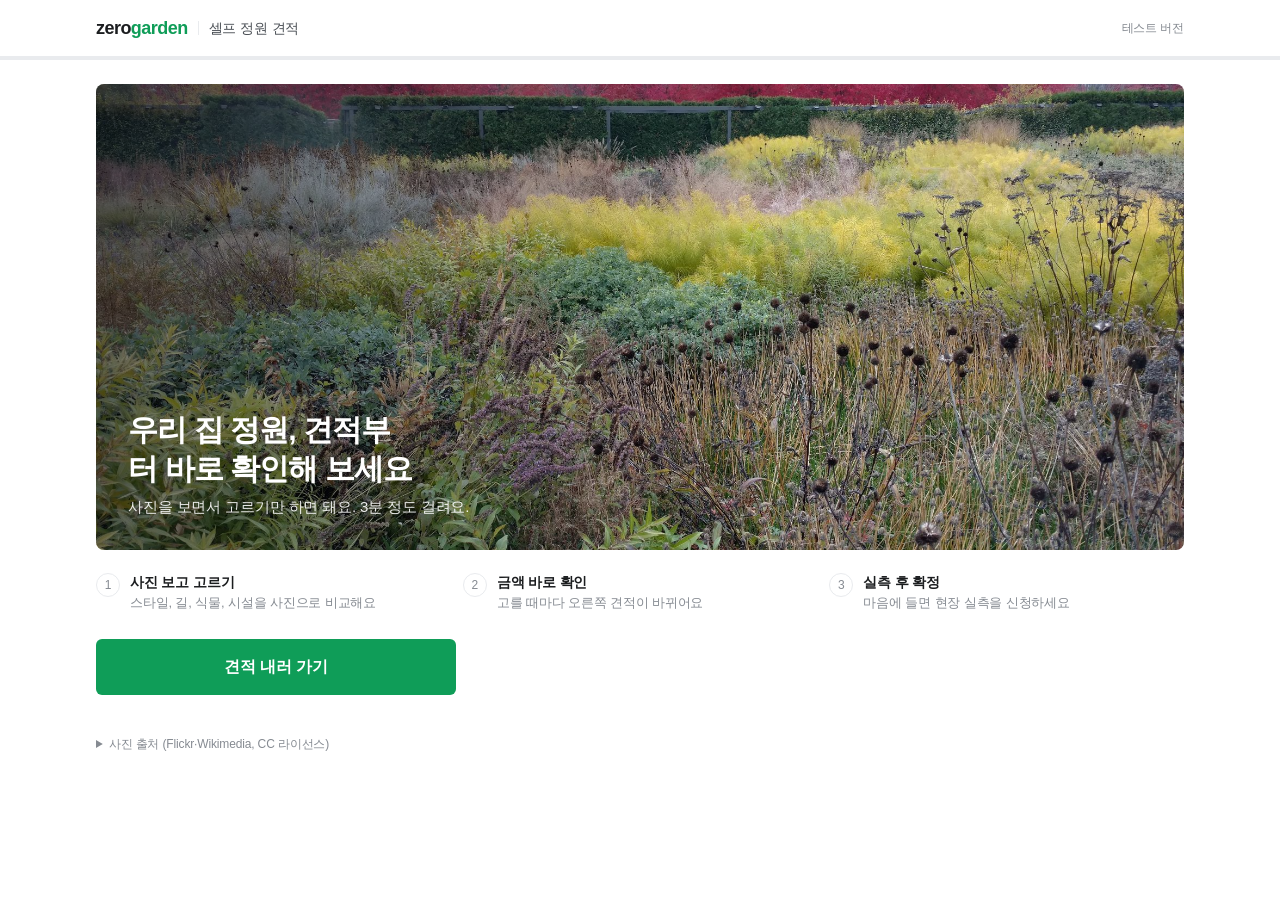
==== estimate/index.html @ 969c72c1 "셀프 정원 견적 테스트 페이지 추가 (estimate/) Co-Authored-By: Claude Opus 5.5 <noreply@anthropic.com>" ====
<!doctype html>
<html lang="ko">
<head>
<meta charset="utf-8">
<meta name="viewport" content="width=device-width,initial-scale=1,viewport-fit=cover">
<style>html{color-scheme:light}body{margin:0;font-size:14px}img{max-width:100%}[hidden]{display:none!important}</style>
<title>제로가드닝 셀프 견적</title>
<meta name="claude:viewport-fit-sides" content="cover">
<style>
/* Layout: 사진 카드 중심의 단계별 선택(왼쪽) + 고정 견적 요약(오른쪽), 모바일은 하단 합계 바 */
:root{
  --bg:#ffffff; --sub:#f5f6f7; --fg:#1b1d1f; --fg2:#4a4f55; --muted:#868b92; --line:#e9ebee;
  --accent:#0f9d58; --accent-fg:#ffffff; --accent-soft:#e7f6ee; --badge:#ff6b35;
  --font:"Pretendard",-apple-system,BlinkMacSystemFont,"Apple SD Gothic Neo","Malgun Gothic","Noto Sans KR",sans-serif;
}
@media (prefers-color-scheme:dark){:root:not([data-theme="light"]){
  --bg:#141517; --sub:#1d1f22; --fg:#eceef0; --fg2:#c3c7cc; --muted:#8d939a; --line:#2c2f33;
  --accent:#34c47c; --accent-fg:#06140c; --accent-soft:#16301f; --badge:#ff8a5c; color-scheme:dark}}
:root[data-theme="dark"]{
  --bg:#141517; --sub:#1d1f22; --fg:#eceef0; --fg2:#c3c7cc; --muted:#8d939a; --line:#2c2f33;
  --accent:#34c47c; --accent-fg:#06140c; --accent-soft:#16301f; --badge:#ff8a5c; color-scheme:dark}

*{box-sizing:border-box}
body{background:var(--bg);color:var(--fg);font-family:var(--font);font-size:15px;line-height:1.5;letter-spacing:-.01em;-webkit-font-smoothing:antialiased}
button,input{font:inherit;color:inherit;letter-spacing:inherit}
:focus-visible{outline:2px solid var(--accent);outline-offset:2px}
img{display:block}
.gut{padding-left:max(16px,env(safe-area-inset-left,0px));padding-right:max(16px,env(safe-area-inset-right,0px))}

/* header */
body::before{content:"";position:fixed;inset:0 0 auto;height:env(safe-area-inset-top,0px);z-index:10;background:var(--bg)}
header{position:sticky;top:env(safe-area-inset-top,0px);z-index:20;background:var(--bg);border-bottom:1px solid var(--line)}
.hd{max-width:1120px;margin:0 auto;height:56px;display:flex;align-items:center;gap:10px}
.logo{font-weight:800;font-size:18px;letter-spacing:-.03em}
.logo b{color:var(--accent)}
.hd .sep{width:1px;height:14px;background:var(--line)}
.hd .ttl{font-size:14px;color:var(--fg2);font-weight:500}
.hd .test{margin-left:auto;font-size:12px;color:var(--muted)}
.bar{height:3px;background:var(--line)}
.bar i{display:block;height:100%;width:0;background:var(--accent);transition:width .35s}

/* intro */
.intro{max-width:1120px;margin:0 auto;padding-block:24px 40px}
.intro-hero{position:relative;border-radius:8px;overflow:hidden;aspect-ratio:21/9;max-width:100%;background:var(--sub)}
.intro-hero img{width:100%;height:100%;object-fit:cover}
.intro-hero::after{content:"";position:absolute;inset:0;background:linear-gradient(90deg,rgba(0,0,0,.55),rgba(0,0,0,0) 65%)}
.intro-copy{position:absolute;left:32px;bottom:32px;right:32px;z-index:1;color:#fff;max-width:440px}
.intro-copy h1{font-size:30px;line-height:1.3;margin:0 0 8px;font-weight:700;letter-spacing:-.03em;text-wrap:balance}
.intro-copy p{margin:0;font-size:15px;opacity:.9}
@media (max-width:640px){.intro-hero{aspect-ratio:4/5}.intro-copy{left:20px;bottom:20px;right:20px}.intro-copy h1{font-size:24px}.intro-hero::after{background:linear-gradient(0deg,rgba(0,0,0,.65),rgba(0,0,0,0) 70%)}}
.how{display:grid;grid-template-columns:repeat(3,minmax(0,1fr));gap:12px;margin:20px 0 24px}
@media (max-width:640px){.how{grid-template-columns:minmax(0,1fr)}}
.how{counter-reset:h}
.how div{counter-increment:h;display:grid;grid-template-columns:auto 1fr;column-gap:10px;padding:2px 0}
.how div::before{content:counter(h);grid-row:span 2;width:22px;height:22px;border-radius:50%;border:1px solid var(--line);color:var(--muted);font-size:12px;display:grid;place-items:center;margin-top:1px}
.how b{font-size:14px;font-weight:600}
.how span{font-size:13px;color:var(--muted)}
.start{display:block;width:100%;max-width:360px;background:var(--accent);color:var(--accent-fg);border:0;border-radius:6px;padding:16px;font-size:16px;font-weight:700;cursor:pointer}

/* main grid */
.wrap{max-width:1120px;margin:0 auto;padding-block:28px 140px;display:grid;grid-template-columns:minmax(0,1fr) 320px;gap:40px;align-items:start}
@media (max-width:920px){.wrap{grid-template-columns:minmax(0,1fr)}.summary{display:none}}

.crumbs{display:flex;flex-wrap:wrap;gap:4px;margin-bottom:20px}
.crumbs button{border:1px solid var(--line);background:var(--bg);border-radius:999px;padding:5px 12px;font-size:13px;color:var(--muted);cursor:pointer}
.crumbs button.on{border-color:var(--fg);color:var(--fg);font-weight:600}
.crumbs button.done{color:var(--accent);border-color:var(--accent-soft);background:var(--accent-soft)}
.crumbs button:disabled{cursor:default;opacity:.55}

.q{font-size:24px;line-height:1.35;font-weight:700;letter-spacing:-.03em;margin:0 0 6px;text-wrap:balance}
.qh{color:var(--fg2);margin:0 0 20px;font-size:15px}
.sub-q{font-size:17px;font-weight:700;margin:36px 0 4px}
.sub-h{font-size:13px;color:var(--muted);margin:0 0 14px}

/* photo cards */
.cards{display:grid;grid-template-columns:repeat(3,minmax(0,1fr));gap:20px 14px}
.cards.c2{grid-template-columns:repeat(2,minmax(0,1fr))}
.cards.c4{grid-template-columns:repeat(4,minmax(0,1fr))}
@media (max-width:640px){.cards,.cards.c4{grid-template-columns:repeat(2,minmax(0,1fr));gap:18px 10px}}
.card{all:unset;box-sizing:border-box;cursor:pointer;display:flex;flex-direction:column;gap:8px;min-width:0}
.card .ph{position:relative;aspect-ratio:4/3;max-width:100%;border-radius:6px;overflow:hidden;background:var(--sub);outline:2px solid transparent;outline-offset:-2px;transition:outline-color .15s}
.card .ph img{width:100%;height:100%;object-fit:cover;transition:transform .4s}
.card:hover .ph img{transform:scale(1.03)}
.card .chk{position:absolute;top:8px;right:8px;width:24px;height:24px;border-radius:50%;background:rgba(0,0,0,.28);border:1.5px solid #fff;display:grid;place-items:center}
.card.multi .chk{border-radius:5px}
.card[aria-pressed="true"] .ph{outline-color:var(--accent)}
.card[aria-pressed="true"] .ph::after{content:"";position:absolute;inset:0;background:rgba(15,157,88,.12)}
.card[aria-pressed="true"] .chk{background:var(--accent);border-color:var(--accent)}
.card[aria-pressed="true"] .chk::after{content:"";width:5px;height:10px;border:solid #fff;border-width:0 2px 2px 0;transform:rotate(45deg) translate(-1px,-1px)}
.card:focus-visible .ph{outline-color:var(--fg)}
.card .tag{position:absolute;left:8px;top:8px;background:var(--badge);color:#fff;font-size:11px;font-weight:700;padding:2px 6px;border-radius:3px}
.card .ref{position:absolute;left:0;right:0;bottom:0;padding:18px 8px 6px;font-size:11px;color:#fff;background:linear-gradient(0deg,rgba(0,0,0,.55),rgba(0,0,0,0));white-space:nowrap;overflow:hidden;text-overflow:ellipsis}
.card .nm{font-size:15px;font-weight:700;line-height:1.35}
.card .nm small{font-weight:400;color:var(--muted);font-size:12px;margin-left:4px}
.card .ds{font-size:13px;color:var(--fg2);line-height:1.45;margin-top:-4px}
.card .pl{font-size:12px;color:var(--muted);margin-top:-4px}
.card .pr{font-size:14px;font-weight:700;font-variant-numeric:tabular-nums}
.card .pr span{font-weight:400;color:var(--muted);font-size:12px}

/* area + path inputs */
.panel{border:1px solid var(--line);border-radius:8px;padding:20px}
.num{display:flex;align-items:baseline;gap:6px;flex-wrap:wrap}
.num input{width:120px;font-size:34px;font-weight:700;border:0;border-bottom:2px solid var(--fg);background:none;padding:0 0 2px;font-variant-numeric:tabular-nums;border-radius:0}
.num input:focus{outline:none;border-color:var(--accent)}
.num .u{font-size:20px;font-weight:700}
.num .cv{color:var(--muted);font-size:14px;margin-left:6px}
input[type=range]{width:100%;accent-color:var(--accent);margin:18px 0 2px}
.scale{display:flex;justify-content:space-between;font-size:12px;color:var(--muted);font-variant-numeric:tabular-nums}
.presets{display:grid;grid-template-columns:repeat(4,minmax(0,1fr));gap:8px;margin-top:18px}
@media (max-width:640px){.presets{grid-template-columns:repeat(2,minmax(0,1fr))}}
.preset{border:1px solid var(--line);background:var(--bg);border-radius:6px;padding:10px 12px;text-align:left;cursor:pointer}
.preset b{display:block;font-size:15px}
.preset span{font-size:12px;color:var(--muted)}
.preset[aria-pressed="true"]{border-color:var(--accent);background:var(--accent-soft)}
.tip{display:flex;gap:10px;align-items:flex-start;background:var(--sub);border-radius:6px;padding:12px 14px;font-size:13px;color:var(--fg2);margin-top:14px}
.tip b{color:var(--fg)}

.widths{display:grid;grid-template-columns:repeat(3,minmax(0,1fr));gap:10px}
.wbtn{border:1px solid var(--line);background:var(--bg);border-radius:6px;padding:14px 12px;text-align:left;cursor:pointer;display:flex;flex-direction:column;gap:8px}
.wbtn[aria-pressed="true"]{border-color:var(--accent);background:var(--accent-soft)}
.wbtn .vis{height:34px;display:flex;align-items:center;justify-content:center;background:repeating-linear-gradient(90deg,var(--line) 0 1px,transparent 1px 10px);border-radius:3px}
.wbtn .vis i{display:block;height:100%;background:var(--muted);opacity:.5;border-radius:2px}
.wbtn[aria-pressed="true"] .vis i{background:var(--accent);opacity:.8}
.wbtn b{font-size:15px}
.wbtn span{font-size:12px;color:var(--muted)}

/* nav */
.nav{display:flex;gap:8px;margin-top:36px}
.btn{border:0;border-radius:6px;padding:15px 24px;font-weight:700;font-size:15px;cursor:pointer}
.btn.pri{background:var(--accent);color:var(--accent-fg);min-width:200px}
.btn.pri:disabled{background:var(--line);color:var(--muted);cursor:not-allowed}
.btn.sec{background:var(--bg);border:1px solid var(--line);color:var(--fg2)}
@media (max-width:920px){.nav .btn.pri{display:none}}

/* summary */
.summary{position:sticky;top:calc(env(safe-area-inset-top,0px) + 80px);border:1px solid var(--line);border-radius:8px;overflow:hidden}
.sm-hd{padding:16px 18px;border-bottom:1px solid var(--line);font-weight:700;font-size:15px;display:flex;justify-content:space-between}
.sm-hd span{font-weight:400;color:var(--muted);font-size:13px}
.sm-list{padding:6px 18px;max-height:46vh;overflow:auto}
.sm-row{display:flex;gap:10px;align-items:center;padding:10px 0;border-bottom:1px solid var(--line)}
.sm-row:last-child{border-bottom:0}
.sm-row img{width:44px;height:44px;border-radius:4px;object-fit:cover;flex:none;background:var(--sub)}
.sm-row .k{flex:1;min-width:0;font-size:13px;font-weight:600;line-height:1.35}
.sm-row .k small{display:block;font-weight:400;color:var(--muted);font-size:12px;white-space:nowrap;overflow:hidden;text-overflow:ellipsis}
.sm-row .v{font-size:13px;font-weight:600;font-variant-numeric:tabular-nums;white-space:nowrap}
.sm-empty{padding:24px 0;color:var(--muted);font-size:13px;text-align:center}
.sm-total{background:var(--sub);padding:16px 18px}
.sm-total .l{font-size:12px;color:var(--muted)}
.sm-total .a{font-size:26px;font-weight:800;letter-spacing:-.03em;font-variant-numeric:tabular-nums}
.sm-total .r{font-size:12px;color:var(--fg2)}

.mbar{display:none;position:fixed;left:0;right:0;bottom:0;z-index:30;background:var(--bg);border-top:1px solid var(--line);padding-top:10px;padding-bottom:calc(10px + env(safe-area-inset-bottom,0px))}
@media (max-width:920px){.mbar.show{display:flex;align-items:center;gap:12px}}
.mbar .t{flex:1;min-width:0}
.mbar .t small{display:block;font-size:12px;color:var(--muted)}
.mbar .t b{font-size:20px;font-weight:800;font-variant-numeric:tabular-nums;letter-spacing:-.03em}
.mbar .btn{padding:14px 22px;min-width:120px}

/* result */
.receipt{border:1px solid var(--line);border-radius:8px;overflow:hidden}
.rc-row{display:flex;gap:14px;align-items:center;padding:14px 18px;border-bottom:1px solid var(--line)}
.rc-row img{width:64px;height:64px;border-radius:4px;object-fit:cover;flex:none;background:var(--sub)}
.rc-row .noimg{width:64px;height:64px;border-radius:4px;flex:none;background:var(--sub);display:grid;place-items:center;font-size:11px;color:var(--muted)}
.rc-row .k{flex:1;min-width:0}
.rc-row .k b{display:block;font-size:15px}
.rc-row .k small{font-size:13px;color:var(--muted)}
.rc-row .v{font-weight:700;font-variant-numeric:tabular-nums;white-space:nowrap}
.rc-sum{display:flex;justify-content:space-between;align-items:baseline;padding:18px;background:var(--sub);flex-wrap:wrap;gap:6px}
.rc-sum b{font-size:28px;font-weight:800;letter-spacing:-.03em;font-variant-numeric:tabular-nums}
.notes{font-size:13px;color:var(--fg2);margin:14px 0 0;padding-left:18px}
.notes li+li{margin-top:4px}
form{display:grid;gap:12px;max-width:480px}
form label{font-size:13px;font-weight:600;display:grid;gap:6px}
form input{border:1px solid var(--line);border-radius:6px;padding:13px 14px;background:var(--bg);font-weight:400}
form input:focus{outline:none;border-color:var(--accent)}
.done-msg{background:var(--accent-soft);border-radius:6px;padding:14px 16px;font-size:14px;margin-top:12px}

footer{max-width:1120px;margin:0 auto;padding-block:0 120px;font-size:12px;color:var(--muted)}
footer summary{cursor:pointer}
footer ul{padding-left:18px;margin:8px 0 0}
@media (prefers-reduced-motion:reduce){*{transition:none!important}}
</style>
</head>
<body>


<header>
  <div class="hd gut">
    <span class="logo">zero<b>garden</b></span><span class="sep"></span><span class="ttl">셀프 정원 견적</span>
    <span class="test">테스트 버전</span>
  </div>
  <div class="bar"><i id="bar"></i></div>
</header>

<section class="intro gut" id="intro">
  <div class="intro-hero">
    <img src="img/hero.jpg" alt="그라스와 여러해살이풀이 어우러진 자연주의 정원, 시카고 루리 가든">
    <div class="intro-copy">
      <h1>우리 집 정원, 견적부터 바로 확인해 보세요</h1>
      <p>사진을 보면서 고르기만 하면 돼요. 3분 정도 걸려요.</p>
    </div>
  </div>
  <div class="how" aria-label="진행 순서">
    <div><b>사진 보고 고르기</b><span>스타일, 길, 식물, 시설을 사진으로 비교해요</span></div>
    <div><b>금액 바로 확인</b><span>고를 때마다 오른쪽 견적이 바뀌어요</span></div>
    <div><b>실측 후 확정</b><span>마음에 들면 현장 실측을 신청하세요</span></div>
  </div>
  <button class="start" id="start" type="button">견적 내러 가기</button>
</section>

<div class="wrap gut" id="app" hidden>
  <main>
    <nav class="crumbs" id="crumbs" aria-label="단계"></nav>
    <section id="stage"></section>
    <div class="nav">
      <button class="btn sec" id="prev" type="button">이전</button>
      <button class="btn pri" id="next" type="button">다음</button>
    </div>
  </main>
  <aside class="summary" aria-label="견적 요약">
    <div class="sm-hd">내 정원 견적 <span id="sm-count"></span></div>
    <div class="sm-list" id="sm-list"></div>
    <div class="sm-total">
      <div class="l">예상 합계 · 부가세 별도</div>
      <div class="a" id="total">0원</div>
      <div class="r" id="range"></div>
    </div>
  </aside>
</div>

<footer class="gut">
  <details><summary>사진 출처 (Flickr·Wikimedia, CC 라이선스)</summary><ul id="credits"></ul></details>
</footer>

<div class="mbar gut" id="mbar">
  <div class="t"><small>예상 합계 · 부가세 별도</small><b id="mtotal">0원</b></div>
  <button class="btn pri" id="mnext" type="button">다음</button>
</div>

<script>
const CREDITS={"hero": "Lurie Garden IMG 20181101 152936297.jpg / NewtonCourt / CC BY-SA 4.0", "st_natural": "RHS Wisley - Piet Oudolf Landscape Garden - geogra / Colin Smith / CC BY-SA 2.0", "st_japanese": "Adachi Dry Landscape / campra / CC BY-NC-ND", "st_modern": "Chelsea flower show gardens / Rictor Norton & David Allen / CC BY", "st_cottage": "Great Dixter Gardens, Sussex, England (1 of 23) |  / ukgardenphotos / CC BY-NC-ND", "st_korean": "Soswaewon, a traditional garden, Korea(The traces  / Michael@0730 / CC BY-ND", "st_med": "A corner of my garden 6feb11 / Monica Arellano-Ongpin / CC BY", "st_dry": "Dry Gardens in England (3 of 21) | Beth Chatto Gar / ukgardenphotos / CC BY-NC-ND", "st_formal": "Château de Villandry Gardens / geoftheref / CC BY-NC-ND", "st_woodland": "digitalis in the , woodland garden / Kew on Flickr / CC BY-NC-SA", "st_kitchen": "Villandry Gardens A 2nd Wide Angle View / bestfor / richard / CC BY-NC-ND", "path_yes": "English Herbaceous Borders | Gardens at RHS Wisley / ukgardenphotos / CC BY-NC-ND", "path_no": "Watering the backyard lawn, dappled sunlight, hose / Wonderlane / CC BY", "m_masato": "matt-ross-capitola-2 / CountryMouse13 / CC BY", "m_gravel": "Square Trees / SFB579 Namaste / CC BY", "m_step": "The Landscape of my Life / Ronald Douglas Frazier / CC BY", "m_basalt": "Stepping stones / Maria Keays / CC BY", "m_granite": "Contemporary Backyard Water Feature by Architectur / Landscape Design Advisor / CC BY-ND", "m_deck": "Autumn Plants / wwarby / CC BY", "p_min": "Watering the backyard lawn, dappled sunlight, hose / Wonderlane / CC BY", "p_basic": "Circular Driveway Design by Paul Marcial Landscape / Landscape Design Advisor / CC BY-ND", "p_rich": "reading in the garden, / David McSpadden / CC BY", "p_full": "digitalis in the , woodland garden / Kew on Flickr / CC BY-NC-SA", "t_pine": "Changdeokgung Huwon 11 / travel oriented / CC BY-SA", "t_maple": "maple / kloniwotski / CC BY", "t_olive": "Olivo secolare - secular olive tree / Renzo Ferrante / CC BY", "t_serv": "Kousa dogwood, Harvard Yard / Muffet / CC BY", "x_light": "Golfing at Dusk on the Lighted Course / Trey Ratcliff / CC BY-NC-SA", "x_water": "Drip irrigation / JobyOne / CC BY", "x_deck": "MLS Backyard deck / Insight Imaging: John A Ryan Photography / CC BY-NC-SA", "x_pergola": "004 Pergola Gardens, Hampstead Heath - 15 lensbaby / philhearing / CC BY", "x_tap": "One for the lawn / khairilfz / CC BY-NC-ND", "x_edge": "strolling the Central Park Conservancy gardens / David McSpadden / CC BY"};
// ---- 테스트용 단가표 (원) ----
const STYLES=[
  {id:'natural',ref:'RHS 위즐리 · 피트 아우돌프 설계',img:'st_natural',name:'자연주의 정원',en:'Naturalistic',desc:'그라스와 여러해살이풀을 들판처럼 섞어 심어요',plants:'수크령 · 에키네시아 · 억새',unit:240000,hot:true},
  {id:'japanese',ref:'일본 아다치 미술관 정원',img:'st_japanese',name:'재패니즈 가든',en:'Japanese',desc:'단풍, 이끼, 연못과 돌로 고요하게',plants:'단풍나무 · 이끼 · 철쭉',unit:300000},
  {id:'modern',ref:'첼시 플라워쇼 출품 정원',img:'st_modern',name:'모던 정원',en:'Modern',desc:'직선 화단과 판석, 절제된 식재',plants:'그라스 · 회양목 · 자작나무',unit:220000,hot:true},
  {id:'cottage',ref:'영국 그레이트 딕스터',img:'st_cottage',name:'코티지 정원',en:'Cottage',desc:'꽃이 가득한 영국 시골집 느낌',plants:'장미 · 디기탈리스 · 라벤더',unit:240000},
  {id:'korean',ref:'담양 소쇄원',img:'st_korean',name:'한국 전통 정원',en:'Korean',desc:'소나무와 자연석, 여백을 살린 구성',plants:'소나무 · 배롱나무 · 맥문동',unit:320000},
  {id:'med',ref:'이탈리아 토스카나 주택 정원',img:'st_med',name:'지중해 정원',en:'Mediterranean',desc:'올리브와 라벤더, 밝은 돌과 화분',plants:'올리브 · 라벤더 · 로즈마리',unit:230000},
  {id:'dry',ref:'영국 베스 채토 자갈 정원',img:'st_dry',name:'드라이 가든',en:'Dry · Gravel',desc:'자갈 위에 가뭄에 강한 식물, 물 주기 거의 없음',plants:'세덤 · 유카 · 블루페스큐',unit:180000},
  {id:'formal',ref:'프랑스 빌랑드리 성',img:'st_formal',name:'포멀 정원',en:'Formal',desc:'좌우 대칭, 다듬은 생울타리와 토피어리',plants:'회양목 · 주목 · 장미',unit:260000},
  {id:'woodland',ref:'영국 큐 가든 우드랜드',img:'st_woodland',name:'그늘 정원',en:'Woodland',desc:'큰 나무 아래, 볕이 적은 마당에 맞춰요',plants:'호스타 · 고사리 · 비비추',unit:200000},
  {id:'kitchen',ref:'빌랑드리 성 채소 정원(포타제)',img:'st_kitchen',name:'키친가든',en:'Kitchen',desc:'텃밭 상자와 허브, 작은 과실수',plants:'블루베리 · 허브 · 쌈채소',unit:150000},
];
const PRESETS=[{a:10,t:'타운하우스 마당'},{a:30,t:'전원주택 앞마당'},{a:50,t:'넓은 단독주택'},{a:100,t:'세컨하우스·농가'}];
const WIDTHS=[{w:0.6,d:'혼자 걷는 폭'},{w:0.9,d:'가장 많이 해요'},{w:1.2,d:'둘이 나란히'}];
const MATS=[
  {id:'masato',img:'m_masato',name:'마사토 다짐',desc:'흙길처럼 자연스러움, 비 온 뒤 보수 필요',m2:40000},
  {id:'gravel',img:'m_gravel',name:'쇄석 · 자갈',desc:'배수가 좋고 밟으면 사각 소리',m2:55000},
  {id:'step',img:'m_step',name:'디딤석',desc:'잔디나 바크 위에 징검다리처럼',m2:90000},
  {id:'basalt',img:'m_basalt',name:'현무암 판석',desc:'짙은 회색, 잘 미끄러지지 않음',m2:140000},
  {id:'granite',img:'m_granite',name:'화강석 판석',desc:'밝고 반듯한 마감',m2:160000},
  {id:'deck',img:'m_deck',name:'목재 데크길',desc:'신발 젖을 일 없이 깔끔함',m2:220000},
];
const PLANTS=[
  {id:'min',img:'p_min',name:'최소',desc:'잔디 위주, 화단은 한두 곳',py:0},
  {id:'basic',img:'p_basic',name:'기본',desc:'관목과 꽃을 테두리 위주로',py:50000},
  {id:'rich',img:'p_rich',name:'풍성하게',desc:'계절마다 꽃이 바뀌도록 빽빽하게',py:100000},
  {id:'full',img:'p_full',name:'숲처럼',desc:'큰 나무부터 지피식물까지 층층이',py:180000},
];
const TREES=[
  {id:'pine',img:'t_pine',name:'소나무',size:'H3.0m',price:3200000},
  {id:'maple',img:'t_maple',name:'단풍나무',size:'H2.5m',price:1400000},
  {id:'olive',img:'t_olive',name:'올리브나무',size:'H1.8m',price:850000},
  {id:'serv',img:'t_serv',name:'산딸나무',size:'H2.5m',price:950000},
];
const EXTRAS=[
  {id:'light',img:'x_light',name:'정원 조명',desc:'바닥·스파이크 조명 6~8개',price:1800000},
  {id:'water',img:'x_water',name:'자동 관수',desc:'점적 호스와 타이머',price:2500000},
  {id:'deck',img:'x_deck',name:'데크 4평',desc:'합성목, 기초 공사 포함',price:4800000},
  {id:'pergola',img:'x_pergola',name:'파고라',desc:'3×3m 알루미늄',price:6500000},
  {id:'tap',img:'x_tap',name:'외부 수전',desc:'동파방지형 1곳',price:600000},
  {id:'edge',img:'x_edge',name:'화단 경계석',desc:'20m 기준',price:1200000},
];
const PY=3.3058;
const S={style:null,area:30,path:null,len:15,width:0.9,mat:null,plant:null,trees:new Set(),extras:new Set()};
const STEPS=[
  {key:'style',nav:'스타일',ok:()=>!!S.style},
  {key:'area',nav:'면적',ok:()=>S.area>=5},
  {key:'path',nav:'동선',ok:()=>!!S.path&&(S.path==='no'||S.len>0)},
  {key:'mat',nav:'길 소재',ok:()=>!!S.mat,skip:()=>S.path==='no'},
  {key:'plant',nav:'식재',ok:()=>!!S.plant},
  {key:'extra',nav:'추가 시설',ok:()=>true},
  {key:'result',nav:'견적서',ok:()=>true},
];
let cur=0;
const $=id=>document.getElementById(id);
const find=(a,id)=>a.find(x=>x.id===id);
const won=n=>{const m=Math.round(n/10000);if(m>=10000){const e=Math.floor(m/10000),r=m%10000;return e+'억'+(r?' '+r.toLocaleString()+'만':'')+' 원'}return m.toLocaleString()+'만 원'};
const img=k=>`img/${k}.jpg`;

function calc(){
  const L=[],st=find(STYLES,S.style);
  if(st)L.push({img:st.img,k:st.name+' 기본 조성',d:`${S.area}평 × 평당 ${st.unit/10000}만 원`,v:st.unit*S.area});
  if(S.path==='yes'){const m=find(MATS,S.mat),a=+(S.len*S.width).toFixed(1);if(m)L.push({img:m.img,k:'동선 · '+m.name,d:`${S.len}m × 폭 ${S.width}m = ${a}㎡`,v:Math.round(m.m2*a)})}
  const p=find(PLANTS,S.plant);if(p)L.push({img:p.img,k:'식재 · '+p.name,d:p.py?`${S.area}평 × 평당 ${p.py/10000}만 원`:'기본 조성에 포함',v:p.py*S.area});
  S.trees.forEach(id=>{const t=find(TREES,id);L.push({img:t.img,k:t.name+' '+t.size,d:'운반·식재·지주 포함',v:t.price})});
  S.extras.forEach(id=>{const e=find(EXTRAS,id);L.push({img:e.img,k:e.name,d:e.desc,v:e.price})});
  const sub=L.reduce((a,b)=>a+b.v,0);
  if(sub>0)L.push({img:null,k:'설계 · 현장관리비',d:'공사비의 8%, 최소 50만 원',v:Math.max(500000,Math.round(sub*.08))});
  return{L,total:L.reduce((a,b)=>a+b.v,0)};
}

function card(o){
  return `<button type="button" class="card${o.multi?' multi':''}" data-id="${o.id}" aria-pressed="${!!o.on}">
    <div class="ph"><img src="${img(o.img)}" alt="${o.name}" loading="lazy">${o.hot?'<span class="tag">인기</span>':''}${o.ref?`<span class="ref">${o.ref}</span>`:''}<i class="chk" aria-hidden="true"></i></div>
    <div class="nm">${o.name}${o.en?`<small>${o.en}</small>`:''}</div>
    ${o.desc?`<div class="ds">${o.desc}</div>`:''}
    ${o.plants?`<div class="pl">${o.plants}</div>`:''}
    ${o.price?`<div class="pr">${o.price}</div>`:''}</button>`;
}

function render(){
  const step=STEPS[cur],vis=STEPS.filter(s=>!(s.skip&&s.skip())),idx=vis.indexOf(step);
  $('bar').style.width=((idx+1)/vis.length*100)+'%';
  $('crumbs').innerHTML=vis.map((s,i)=>{const reach=i<=idx||vis.slice(0,i).every(x=>x.ok());
    return `<button type="button" data-k="${s.key}" class="${s===step?'on':i<idx?'done':''}" ${reach?'':'disabled'}>${s.nav}</button>`}).join('');
  let h='';
  if(step.key==='style')h=`<h1 class="q">어떤 정원을 원하세요?</h1><p class="qh">각 스타일을 대표하는 실제 정원 사진이에요. 가장 끌리는 걸 하나 골라 주세요. 상담하면서 섞어도 괜찮아요.</p>
    <div class="cards" id="g">${STYLES.map(s=>card({...s,price:`평당 ${s.unit/10000}만 원~`,on:S.style===s.id})).join('')}</div>`;
  if(step.key==='area')h=`<h1 class="q">정원 면적은 어느 정도인가요?</h1><p class="qh">건물과 주차 공간을 뺀, 실제로 꾸밀 땅의 넓이예요. 대략이어도 괜찮아요.</p>
    <div class="panel"><div class="num"><input type="number" id="area-n" min="5" max="300" value="${S.area}" aria-label="면적(평)"><span class="u">평</span><span class="cv" id="area-m">약 ${Math.round(S.area*PY)}㎡</span></div>
    <input type="range" id="area-r" min="5" max="200" value="${Math.min(S.area,200)}" aria-label="면적 조절">
    <div class="scale"><span>5평</span><span>100평</span><span>200평</span></div>
    <div class="presets">${PRESETS.map(p=>`<button type="button" class="preset" data-a="${p.a}" aria-pressed="${S.area===p.a}"><b>${p.a}평</b><span>${p.t}</span></button>`).join('')}</div>
    <div class="tip"><span><b>감이 안 오면</b> 주차 한 칸이 약 4평(12.5㎡)이에요. 마당에 차가 몇 대 들어갈지 떠올려 보세요.</span></div></div>`;
  if(step.key==='path'){const a=+(S.len*S.width).toFixed(1);
    h=`<h1 class="q">정원 안에 걸어 다닐 길이 필요한가요?</h1><p class="qh">현관에서 대문까지, 데크에서 텃밭까지처럼 자주 오가는 길이에요.</p>
    <div class="cards c2" id="g">${card({id:'yes',img:'path_yes',name:'네, 길을 만들어 주세요',desc:'길이와 폭을 정하고 소재를 골라요',on:S.path==='yes'})}${card({id:'no',img:'path_no',name:'아니요, 필요 없어요',desc:'잔디와 화단으로만 채워요',on:S.path==='no'})}</div>
    ${S.path==='yes'?`<h2 class="sub-q">길 전체 길이</h2><p class="sub-h">여러 갈래라면 모두 더한 길이로 적어 주세요.</p>
    <div class="panel"><div class="num"><input type="number" id="len-n" min="1" max="100" value="${S.len}" aria-label="동선 길이(m)"><span class="u">m</span><span class="cv" id="len-a">길 면적 약 ${a}㎡</span></div>
    <input type="range" id="len-r" min="1" max="60" value="${Math.min(S.len,60)}" aria-label="길이 조절"><div class="scale"><span>1m</span><span>30m</span><span>60m</span></div></div>
    <h2 class="sub-q">길 폭</h2><p class="sub-h">회색 칸 한 줄이 10cm예요.</p>
    <div class="widths" id="w">${WIDTHS.map(w=>`<button type="button" class="wbtn" data-w="${w.w}" aria-pressed="${S.width===w.w}"><div class="vis"><i style="width:${w.w/1.2*100}%"></i></div><b>${w.w}m</b><span>${w.d}</span></button>`).join('')}</div>`:''}`}
  if(step.key==='mat'){const a=+(S.len*S.width).toFixed(1);
    h=`<h1 class="q">길은 어떤 소재로 깔까요?</h1><p class="qh">${S.len}m × 폭 ${S.width}m, 약 ${a}㎡ 기준으로 계산했어요.</p>
    <div class="cards" id="g">${MATS.map(m=>card({...m,price:`${won(m.m2*a)} <span>· ㎡당 ${m.m2/10000}만</span>`,on:S.mat===m.id})).join('')}</div>`}
  if(step.key==='plant')h=`<h1 class="q">식물은 얼마나 심을까요?</h1><p class="qh">많이 심을수록 처음부터 꽉 찬 느낌이 나요. 대신 비용과 관리가 늘어요.</p>
    <div class="cards c4" id="g">${PLANTS.map(p=>card({...p,price:p.py?`+${won(p.py*S.area)} <span>· 평당 ${p.py/10000}만</span>`:'추가 비용 없음',on:S.plant===p.id})).join('')}</div>
    <h2 class="sub-q">상징목도 넣을까요?</h2><p class="sub-h">정원의 중심이 되는 큰 나무예요. 여러 그루 골라도 돼요.</p>
    <div class="cards c4" id="g2">${TREES.map(t=>card({...t,desc:t.size+' 기준',price:won(t.price),on:S.trees.has(t.id),multi:true})).join('')}</div>`;
  if(step.key==='extra')h=`<h1 class="q">같이 하고 싶은 시설이 있나요?</h1><p class="qh">여러 개 골라도 되고, 없으면 그냥 넘어가세요.</p>
    <div class="cards" id="g">${EXTRAS.map(e=>card({...e,price:won(e.price),on:S.extras.has(e.id),multi:true})).join('')}</div>`;
  if(step.key==='result'){const{L,total}=calc();
    h=`<h1 class="q">예상 견적이 나왔어요</h1><p class="qh">현장 상태에 따라 15% 안팎으로 달라질 수 있어요. 실측 후 확정 견적을 드려요.</p>
    <div class="receipt">${L.map(l=>`<div class="rc-row">${l.img?`<img src="${img(l.img)}" alt="">`:'<div class="noimg">설계</div>'}<div class="k"><b>${l.k}</b><small>${l.d}</small></div><div class="v">${won(l.v)}</div></div>`).join('')}
    <div class="rc-sum"><span>합계 · 부가세 별도</span><b>${won(total)}</b></div></div>
    <ul class="notes"><li>기존 조경 철거, 폐기물 처리, 장비가 들어가기 어려운 현장은 따로 계산해요.</li><li>나무 가격은 계절과 수형에 따라 달라져요.</li><li>테스트용 단가라 실제 견적과 달라요.</li></ul>
    <h2 class="sub-q">실측 상담 신청</h2><p class="sub-h">이 견적서를 가지고 현장에 방문해요.</p>
    <form id="lead"><label for="nm">이름<input id="nm" required autocomplete="name" placeholder="홍길동"></label>
    <label for="ph">연락처<input id="ph" required inputmode="tel" placeholder="010-0000-0000"></label>
    <label for="ad">시공 지역<input id="ad" placeholder="예: 경기 양평군 서종면"></label>
    <button class="btn pri" type="submit" style="display:block;width:100%">이 견적으로 상담 신청</button></form><div id="sent"></div>`}
  $('stage').innerHTML=h; bind(step.key); updateNav(); updateSummary();
}

function bind(k){
  const st=$('stage'),on=(sel,fn)=>st.querySelectorAll(sel).forEach(b=>b.onclick=()=>fn(b));
  const tog=(set,id)=>set.has(id)?set.delete(id):set.add(id);
  if(k==='style')on('#g .card',b=>{S.style=b.dataset.id;render()});
  if(k==='mat')on('#g .card',b=>{S.mat=b.dataset.id;render()});
  if(k==='plant'){on('#g .card',b=>{S.plant=b.dataset.id;render()});on('#g2 .card',b=>{tog(S.trees,b.dataset.id);render()})}
  if(k==='extra')on('#g .card',b=>{tog(S.extras,b.dataset.id);render()});
  if(k==='area'){const n=$('area-n'),r=$('area-r');
    const set=v=>{S.area=Math.max(0,Math.round(+v||0));n.value=S.area;r.value=Math.min(S.area,200);$('area-m').textContent=`약 ${Math.round(S.area*PY)}㎡`;
      st.querySelectorAll('.preset').forEach(c=>c.setAttribute('aria-pressed',+c.dataset.a===S.area));updateNav();updateSummary()};
    n.oninput=()=>set(n.value);r.oninput=()=>set(r.value);on('.preset',c=>set(c.dataset.a))}
  if(k==='path'){on('#g .card',b=>{S.path=b.dataset.id;render()});on('.wbtn',b=>{S.width=+b.dataset.w;render()});
    const n=$('len-n'),r=$('len-r');if(n){const set=v=>{S.len=Math.max(0,Math.round(+v||0));n.value=S.len;r.value=Math.min(S.len,60);$('len-a').textContent=`길 면적 약 ${+(S.len*S.width).toFixed(1)}㎡`;updateNav();updateSummary()};
      n.oninput=()=>set(n.value);r.oninput=()=>set(r.value)}}
  if(k==='result')$('lead').onsubmit=e=>{e.preventDefault();$('sent').innerHTML=`<p class="done-msg">${$('nm').value}님, 신청 내용을 받았어요. 테스트 페이지라 실제로 전송되지는 않아요.</p>`};
}

function go(i){cur=i;render();window.scrollTo({top:0})}
function move(d){let i=cur+d;while(STEPS[i]&&STEPS[i].skip&&STEPS[i].skip())i+=d;if(STEPS[i])go(i)}
function updateNav(){const s=STEPS[cur],last=s.key==='result',lbl=s.key==='extra'?'견적서 보기':'다음';
  ['next','mnext'].forEach(id=>{const b=$(id);b.disabled=!s.ok();b.textContent=lbl;b.hidden=last});
  $('prev').hidden=cur===0}
function updateSummary(){const{L,total}=calc();
  $('sm-count').textContent=L.length?`${L.length}개 항목`:'';
  $('sm-list').innerHTML=L.length?L.map(l=>`<div class="sm-row">${l.img?`<img src="${img(l.img)}" alt="">`:'<img alt="" style="visibility:hidden">'}<div class="k">${l.k}<small>${l.d}</small></div><div class="v">${won(l.v)}</div></div>`).join(''):'<div class="sm-empty">사진을 고르면 여기에 금액이 쌓여요</div>';
  $('total').textContent=won(total);$('mtotal').textContent=won(total);
  $('range').textContent=total?`${won(total*.85)} ~ ${won(total*1.15)}`:''}

$('start').onclick=()=>{$('intro').hidden=true;$('app').hidden=false;$('mbar').classList.add('show');go(0)};
$('next').onclick=$('mnext').onclick=()=>move(1);
$('prev').onclick=()=>move(-1);
$('crumbs').onclick=e=>{const b=e.target.closest('button[data-k]');if(b&&!b.disabled)go(STEPS.findIndex(s=>s.key===b.dataset.k))};
$('credits').innerHTML=Object.entries(CREDITS).map(([k,v])=>`<li>${v}</li>`).join('');
</script>

</body>
</html>
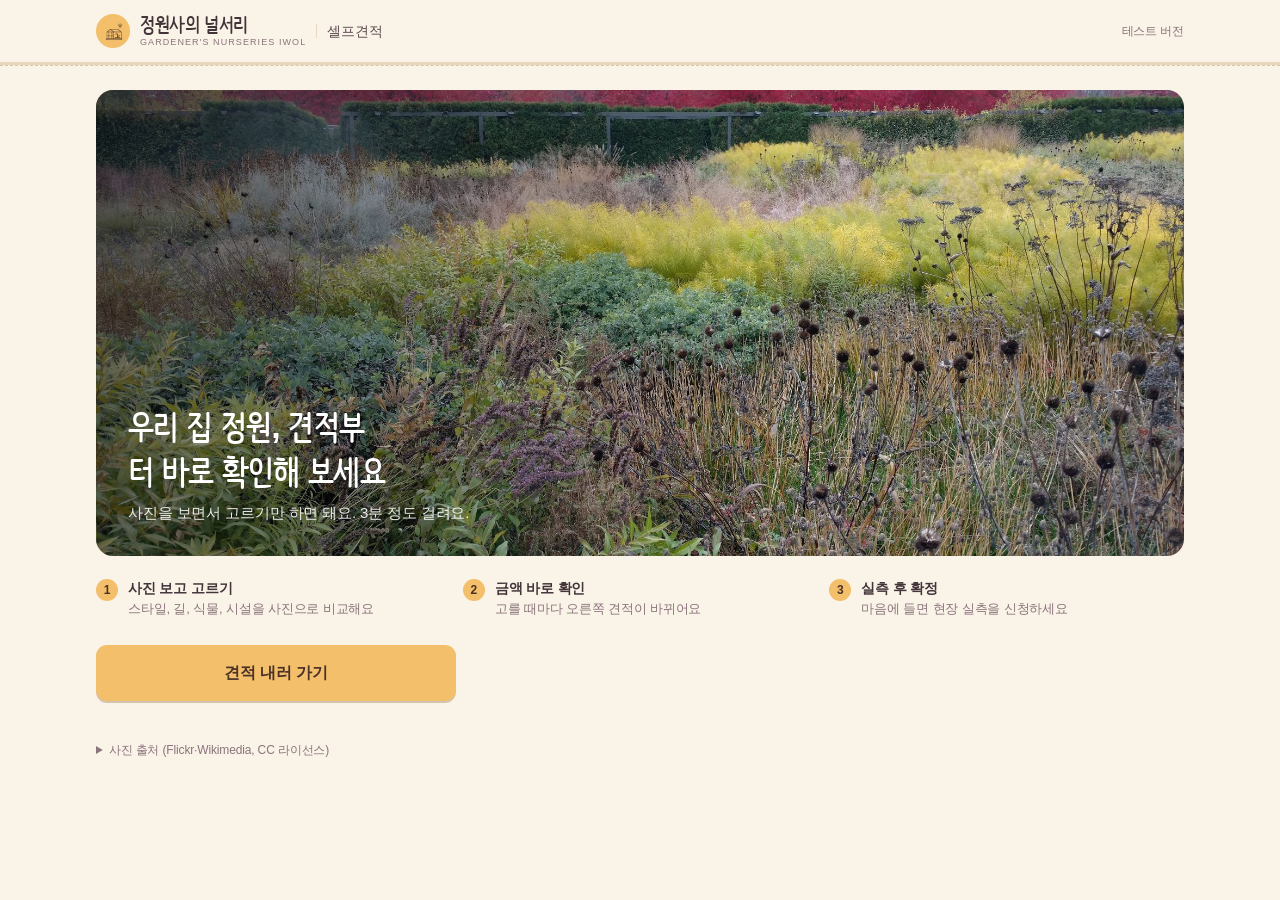
==== commit 474aa722: "셀프견적 — 정원사의 널서리 테마·로고 적용, 이름 변경 Co-Authored-By: Claude Opus 5.5 <noreply@anthropic.com>" ====
--- a/estimate/index.html
+++ b/estimate/index.html
@@ -3,22 +3,25 @@
 <head>
 <meta charset="utf-8">
 <meta name="viewport" content="width=device-width,initial-scale=1,viewport-fit=cover">
-<style>html{color-scheme:light}body{margin:0;font-size:14px}img{max-width:100%}[hidden]{display:none!important}</style>
-<title>제로가드닝 셀프 견적</title>
+<link rel="icon" href="img/brand-symbol.png">
+<style>body{margin:0;font-size:14px}img{max-width:100%}[hidden]{display:none!important}</style>
+<title>정원사의널서리 셀프견적</title>
 <meta name="claude:viewport-fit-sides" content="cover">
 <style>
 /* Layout: 사진 카드 중심의 단계별 선택(왼쪽) + 고정 견적 요약(오른쪽), 모바일은 하단 합계 바 */
 :root{
-  --bg:#ffffff; --sub:#f5f6f7; --fg:#1b1d1f; --fg2:#4a4f55; --muted:#868b92; --line:#e9ebee;
-  --accent:#0f9d58; --accent-fg:#ffffff; --accent-soft:#e7f6ee; --badge:#ff6b35;
-  --font:"Pretendard",-apple-system,BlinkMacSystemFont,"Apple SD Gothic Neo","Malgun Gothic","Noto Sans KR",sans-serif;
+  /* 정원사의 널서리 통합관리 공통.css 색을 그대로 따른다 — 크림 바탕 단일 테마 */
+  --bg:#FAF3E7; --surface:#FFFCF5; --sub:#F2E6D0; --fg:#43343A; --fg2:#5D4A51; --muted:#8B757C; --line:#E7D8BD; --line2:#D9C6A9;
+  --accent:#A96B41; --accent-dark:#85502D; --accent-soft:#FBEEDA; --accent-fg:#FFFFFF;
+  --gold:#F4BF6B; --gold-dark:#E0A445; --gold-ink:#4A3226; --badge:#85502D;
+  --font:-apple-system,BlinkMacSystemFont,"Apple SD Gothic Neo","Malgun Gothic","Noto Sans KR",sans-serif;
+  --hand:'Barunpen','Apple SD Gothic Neo',sans-serif;
+  --shadow-card:0 2px 0 rgba(140,116,90,.10),0 0 0 1.5px #E7D8BD;
+  --shadow-btn:0 2px 0 rgba(120,88,46,.30);
+  color-scheme:light;
 }
-@media (prefers-color-scheme:dark){:root:not([data-theme="light"]){
-  --bg:#141517; --sub:#1d1f22; --fg:#eceef0; --fg2:#c3c7cc; --muted:#8d939a; --line:#2c2f33;
-  --accent:#34c47c; --accent-fg:#06140c; --accent-soft:#16301f; --badge:#ff8a5c; color-scheme:dark}}
-:root[data-theme="dark"]{
-  --bg:#141517; --sub:#1d1f22; --fg:#eceef0; --fg2:#c3c7cc; --muted:#8d939a; --line:#2c2f33;
-  --accent:#34c47c; --accent-fg:#06140c; --accent-soft:#16301f; --badge:#ff8a5c; color-scheme:dark}
+@font-face{font-family:'Barunpen';src:url('font/NanumBarunpenR.woff2') format('woff2');font-weight:400;font-display:swap}
+@font-face{font-family:'Barunpen';src:url('font/NanumBarunpenB.woff2') format('woff2');font-weight:700;font-display:swap}
 
 *{box-sizing:border-box}
 body{background:var(--bg);color:var(--fg);font-family:var(--font);font-size:15px;line-height:1.5;letter-spacing:-.01em;-webkit-font-smoothing:antialiased}
@@ -29,47 +32,49 @@
 
 /* header */
 body::before{content:"";position:fixed;inset:0 0 auto;height:env(safe-area-inset-top,0px);z-index:10;background:var(--bg)}
-header{position:sticky;top:env(safe-area-inset-top,0px);z-index:20;background:var(--bg);border-bottom:1px solid var(--line)}
-.hd{max-width:1120px;margin:0 auto;height:56px;display:flex;align-items:center;gap:10px}
-.logo{font-weight:800;font-size:18px;letter-spacing:-.03em}
-.logo b{color:var(--accent)}
+header{position:sticky;top:env(safe-area-inset-top,0px);z-index:20;background:var(--bg);border-bottom:1.5px dashed var(--line2)}
+.hd{max-width:1120px;margin:0 auto;height:62px;display:flex;align-items:center;gap:10px}
+.mark{width:34px;height:34px;flex:none}
+.logo{font-family:var(--hand);font-weight:700;font-size:20px;letter-spacing:-.02em;line-height:1.1;display:flex;flex-direction:column}
+.logo small{font-family:var(--font);font-size:9px;letter-spacing:.12em;color:var(--muted);font-weight:500;margin-top:2px}
+@media (max-width:520px){.logo small{display:none}.hd .test{display:none}}
 .hd .sep{width:1px;height:14px;background:var(--line)}
 .hd .ttl{font-size:14px;color:var(--fg2);font-weight:500}
 .hd .test{margin-left:auto;font-size:12px;color:var(--muted)}
 .bar{height:3px;background:var(--line)}
-.bar i{display:block;height:100%;width:0;background:var(--accent);transition:width .35s}
+.bar i{display:block;height:100%;width:0;background:var(--gold-dark);transition:width .35s}
 
 /* intro */
 .intro{max-width:1120px;margin:0 auto;padding-block:24px 40px}
-.intro-hero{position:relative;border-radius:8px;overflow:hidden;aspect-ratio:21/9;max-width:100%;background:var(--sub)}
+.intro-hero{position:relative;border-radius:17px;overflow:hidden;aspect-ratio:21/9;max-width:100%;background:var(--sub)}
 .intro-hero img{width:100%;height:100%;object-fit:cover}
 .intro-hero::after{content:"";position:absolute;inset:0;background:linear-gradient(90deg,rgba(0,0,0,.55),rgba(0,0,0,0) 65%)}
 .intro-copy{position:absolute;left:32px;bottom:32px;right:32px;z-index:1;color:#fff;max-width:440px}
-.intro-copy h1{font-size:30px;line-height:1.3;margin:0 0 8px;font-weight:700;letter-spacing:-.03em;text-wrap:balance}
+.intro-copy h1{font-family:var(--hand);font-size:34px;line-height:1.3;margin:0 0 8px;font-weight:700;letter-spacing:-.02em;text-wrap:balance}
 .intro-copy p{margin:0;font-size:15px;opacity:.9}
 @media (max-width:640px){.intro-hero{aspect-ratio:4/5}.intro-copy{left:20px;bottom:20px;right:20px}.intro-copy h1{font-size:24px}.intro-hero::after{background:linear-gradient(0deg,rgba(0,0,0,.65),rgba(0,0,0,0) 70%)}}
 .how{display:grid;grid-template-columns:repeat(3,minmax(0,1fr));gap:12px;margin:20px 0 24px}
 @media (max-width:640px){.how{grid-template-columns:minmax(0,1fr)}}
 .how{counter-reset:h}
 .how div{counter-increment:h;display:grid;grid-template-columns:auto 1fr;column-gap:10px;padding:2px 0}
-.how div::before{content:counter(h);grid-row:span 2;width:22px;height:22px;border-radius:50%;border:1px solid var(--line);color:var(--muted);font-size:12px;display:grid;place-items:center;margin-top:1px}
+.how div::before{content:counter(h);grid-row:span 2;width:22px;height:22px;border-radius:50%;background:var(--gold);color:var(--gold-ink);font-weight:700;font-size:12px;display:grid;place-items:center;margin-top:1px}
 .how b{font-size:14px;font-weight:600}
 .how span{font-size:13px;color:var(--muted)}
-.start{display:block;width:100%;max-width:360px;background:var(--accent);color:var(--accent-fg);border:0;border-radius:6px;padding:16px;font-size:16px;font-weight:700;cursor:pointer}
+.start{display:block;width:100%;max-width:360px;background:var(--gold);color:var(--gold-ink);box-shadow:var(--shadow-btn);border:0;border-radius:11px;padding:16px;font-size:16px;font-weight:700;cursor:pointer}
 
 /* main grid */
 .wrap{max-width:1120px;margin:0 auto;padding-block:28px 140px;display:grid;grid-template-columns:minmax(0,1fr) 320px;gap:40px;align-items:start}
 @media (max-width:920px){.wrap{grid-template-columns:minmax(0,1fr)}.summary{display:none}}
 
 .crumbs{display:flex;flex-wrap:wrap;gap:4px;margin-bottom:20px}
-.crumbs button{border:1px solid var(--line);background:var(--bg);border-radius:999px;padding:5px 12px;font-size:13px;color:var(--muted);cursor:pointer}
-.crumbs button.on{border-color:var(--fg);color:var(--fg);font-weight:600}
-.crumbs button.done{color:var(--accent);border-color:var(--accent-soft);background:var(--accent-soft)}
+.crumbs button{border:1.5px solid var(--line);background:var(--surface);border-radius:999px;padding:5px 12px;font-size:13px;color:var(--muted);cursor:pointer}
+.crumbs button.on{border-color:var(--gold);background:var(--gold);color:var(--gold-ink);font-weight:700}
+.crumbs button.done{color:var(--accent-dark);border-color:var(--line);background:var(--accent-soft)}
 .crumbs button:disabled{cursor:default;opacity:.55}
 
-.q{font-size:24px;line-height:1.35;font-weight:700;letter-spacing:-.03em;margin:0 0 6px;text-wrap:balance}
+.q{font-family:var(--hand);font-size:28px;line-height:1.35;font-weight:700;letter-spacing:-.02em;margin:0 0 6px;text-wrap:balance}
 .qh{color:var(--fg2);margin:0 0 20px;font-size:15px}
-.sub-q{font-size:17px;font-weight:700;margin:36px 0 4px}
+.sub-q{font-family:var(--hand);font-size:21px;font-weight:700;margin:36px 0 4px}
 .sub-h{font-size:13px;color:var(--muted);margin:0 0 14px}
 
 /* photo cards */
@@ -78,17 +83,17 @@
 .cards.c4{grid-template-columns:repeat(4,minmax(0,1fr))}
 @media (max-width:640px){.cards,.cards.c4{grid-template-columns:repeat(2,minmax(0,1fr));gap:18px 10px}}
 .card{all:unset;box-sizing:border-box;cursor:pointer;display:flex;flex-direction:column;gap:8px;min-width:0}
-.card .ph{position:relative;aspect-ratio:4/3;max-width:100%;border-radius:6px;overflow:hidden;background:var(--sub);outline:2px solid transparent;outline-offset:-2px;transition:outline-color .15s}
+.card .ph{position:relative;aspect-ratio:4/3;max-width:100%;border-radius:11px;overflow:hidden;background:var(--sub);outline:3px solid transparent;outline-offset:-3px;transition:outline-color .15s}
 .card .ph img{width:100%;height:100%;object-fit:cover;transition:transform .4s}
 .card:hover .ph img{transform:scale(1.03)}
 .card .chk{position:absolute;top:8px;right:8px;width:24px;height:24px;border-radius:50%;background:rgba(0,0,0,.28);border:1.5px solid #fff;display:grid;place-items:center}
 .card.multi .chk{border-radius:5px}
 .card[aria-pressed="true"] .ph{outline-color:var(--accent)}
-.card[aria-pressed="true"] .ph::after{content:"";position:absolute;inset:0;background:rgba(15,157,88,.12)}
-.card[aria-pressed="true"] .chk{background:var(--accent);border-color:var(--accent)}
-.card[aria-pressed="true"] .chk::after{content:"";width:5px;height:10px;border:solid #fff;border-width:0 2px 2px 0;transform:rotate(45deg) translate(-1px,-1px)}
+.card[aria-pressed="true"] .ph::after{content:"";position:absolute;inset:0;background:rgba(244,191,107,.18)}
+.card[aria-pressed="true"] .chk{background:var(--gold);border-color:var(--gold-ink)}
+.card[aria-pressed="true"] .chk::after{content:"";width:5px;height:10px;border:solid var(--gold-ink);border-width:0 2px 2px 0;transform:rotate(45deg) translate(-1px,-1px)}
 .card:focus-visible .ph{outline-color:var(--fg)}
-.card .tag{position:absolute;left:8px;top:8px;background:var(--badge);color:#fff;font-size:11px;font-weight:700;padding:2px 6px;border-radius:3px}
+.card .tag{position:absolute;left:8px;top:8px;background:var(--gold);color:var(--gold-ink);font-size:11px;font-weight:700;padding:2px 6px;border-radius:3px}
 .card .ref{position:absolute;left:0;right:0;bottom:0;padding:18px 8px 6px;font-size:11px;color:#fff;background:linear-gradient(0deg,rgba(0,0,0,.55),rgba(0,0,0,0));white-space:nowrap;overflow:hidden;text-overflow:ellipsis}
 .card .nm{font-size:15px;font-weight:700;line-height:1.35}
 .card .nm small{font-weight:400;color:var(--muted);font-size:12px;margin-left:4px}
@@ -98,7 +103,7 @@
 .card .pr span{font-weight:400;color:var(--muted);font-size:12px}
 
 /* area + path inputs */
-.panel{border:1px solid var(--line);border-radius:8px;padding:20px}
+.panel{background:var(--surface);box-shadow:var(--shadow-card);border-radius:17px;padding:20px}
 .num{display:flex;align-items:baseline;gap:6px;flex-wrap:wrap}
 .num input{width:120px;font-size:34px;font-weight:700;border:0;border-bottom:2px solid var(--fg);background:none;padding:0 0 2px;font-variant-numeric:tabular-nums;border-radius:0}
 .num input:focus{outline:none;border-color:var(--accent)}
@@ -108,16 +113,16 @@
 .scale{display:flex;justify-content:space-between;font-size:12px;color:var(--muted);font-variant-numeric:tabular-nums}
 .presets{display:grid;grid-template-columns:repeat(4,minmax(0,1fr));gap:8px;margin-top:18px}
 @media (max-width:640px){.presets{grid-template-columns:repeat(2,minmax(0,1fr))}}
-.preset{border:1px solid var(--line);background:var(--bg);border-radius:6px;padding:10px 12px;text-align:left;cursor:pointer}
+.preset{border:1.5px solid var(--line);background:var(--surface);border-radius:11px;padding:10px 12px;text-align:left;cursor:pointer}
 .preset b{display:block;font-size:15px}
 .preset span{font-size:12px;color:var(--muted)}
-.preset[aria-pressed="true"]{border-color:var(--accent);background:var(--accent-soft)}
-.tip{display:flex;gap:10px;align-items:flex-start;background:var(--sub);border-radius:6px;padding:12px 14px;font-size:13px;color:var(--fg2);margin-top:14px}
+.preset[aria-pressed="true"]{border-color:var(--gold-dark);background:var(--accent-soft)}
+.tip{display:flex;gap:10px;align-items:flex-start;background:var(--sub);border-radius:11px;padding:12px 14px;font-size:13px;color:var(--fg2);margin-top:14px}
 .tip b{color:var(--fg)}
 
 .widths{display:grid;grid-template-columns:repeat(3,minmax(0,1fr));gap:10px}
-.wbtn{border:1px solid var(--line);background:var(--bg);border-radius:6px;padding:14px 12px;text-align:left;cursor:pointer;display:flex;flex-direction:column;gap:8px}
-.wbtn[aria-pressed="true"]{border-color:var(--accent);background:var(--accent-soft)}
+.wbtn{border:1.5px solid var(--line);background:var(--surface);border-radius:11px;padding:14px 12px;text-align:left;cursor:pointer;display:flex;flex-direction:column;gap:8px}
+.wbtn[aria-pressed="true"]{border-color:var(--gold-dark);background:var(--accent-soft)}
 .wbtn .vis{height:34px;display:flex;align-items:center;justify-content:center;background:repeating-linear-gradient(90deg,var(--line) 0 1px,transparent 1px 10px);border-radius:3px}
 .wbtn .vis i{display:block;height:100%;background:var(--muted);opacity:.5;border-radius:2px}
 .wbtn[aria-pressed="true"] .vis i{background:var(--accent);opacity:.8}
@@ -126,15 +131,15 @@
 
 /* nav */
 .nav{display:flex;gap:8px;margin-top:36px}
-.btn{border:0;border-radius:6px;padding:15px 24px;font-weight:700;font-size:15px;cursor:pointer}
-.btn.pri{background:var(--accent);color:var(--accent-fg);min-width:200px}
-.btn.pri:disabled{background:var(--line);color:var(--muted);cursor:not-allowed}
-.btn.sec{background:var(--bg);border:1px solid var(--line);color:var(--fg2)}
+.btn{border:0;border-radius:11px;padding:15px 24px;font-weight:700;font-size:15px;cursor:pointer}
+.btn.pri{background:var(--gold);color:var(--gold-ink);box-shadow:var(--shadow-btn);min-width:200px}
+.btn.pri:disabled{background:var(--sub);color:var(--muted);box-shadow:none;cursor:not-allowed}
+.btn.sec{background:var(--surface);box-shadow:var(--shadow-card);color:var(--fg2)}
 @media (max-width:920px){.nav .btn.pri{display:none}}
 
 /* summary */
-.summary{position:sticky;top:calc(env(safe-area-inset-top,0px) + 80px);border:1px solid var(--line);border-radius:8px;overflow:hidden}
-.sm-hd{padding:16px 18px;border-bottom:1px solid var(--line);font-weight:700;font-size:15px;display:flex;justify-content:space-between}
+.summary{position:sticky;top:calc(env(safe-area-inset-top,0px) + 86px);background:var(--surface);box-shadow:var(--shadow-card);border-radius:17px;overflow:hidden}
+.sm-hd{padding:16px 18px;border-bottom:1.5px dashed var(--line2);font-family:var(--hand);font-weight:700;font-size:19px;display:flex;justify-content:space-between}
 .sm-hd span{font-weight:400;color:var(--muted);font-size:13px}
 .sm-list{padding:6px 18px;max-height:46vh;overflow:auto}
 .sm-row{display:flex;gap:10px;align-items:center;padding:10px 0;border-bottom:1px solid var(--line)}
@@ -144,12 +149,12 @@
 .sm-row .k small{display:block;font-weight:400;color:var(--muted);font-size:12px;white-space:nowrap;overflow:hidden;text-overflow:ellipsis}
 .sm-row .v{font-size:13px;font-weight:600;font-variant-numeric:tabular-nums;white-space:nowrap}
 .sm-empty{padding:24px 0;color:var(--muted);font-size:13px;text-align:center}
-.sm-total{background:var(--sub);padding:16px 18px}
+.sm-total{background:var(--accent-soft);padding:16px 18px}
 .sm-total .l{font-size:12px;color:var(--muted)}
 .sm-total .a{font-size:26px;font-weight:800;letter-spacing:-.03em;font-variant-numeric:tabular-nums}
 .sm-total .r{font-size:12px;color:var(--fg2)}
 
-.mbar{display:none;position:fixed;left:0;right:0;bottom:0;z-index:30;background:var(--bg);border-top:1px solid var(--line);padding-top:10px;padding-bottom:calc(10px + env(safe-area-inset-bottom,0px))}
+.mbar{display:none;position:fixed;left:0;right:0;bottom:0;z-index:30;background:var(--surface);border-top:1.5px solid var(--line);padding-top:10px;padding-bottom:calc(10px + env(safe-area-inset-bottom,0px))}
 @media (max-width:920px){.mbar.show{display:flex;align-items:center;gap:12px}}
 .mbar .t{flex:1;min-width:0}
 .mbar .t small{display:block;font-size:12px;color:var(--muted)}
@@ -157,7 +162,7 @@
 .mbar .btn{padding:14px 22px;min-width:120px}
 
 /* result */
-.receipt{border:1px solid var(--line);border-radius:8px;overflow:hidden}
+.receipt{background:var(--surface);box-shadow:var(--shadow-card);border-radius:17px;overflow:hidden}
 .rc-row{display:flex;gap:14px;align-items:center;padding:14px 18px;border-bottom:1px solid var(--line)}
 .rc-row img{width:64px;height:64px;border-radius:4px;object-fit:cover;flex:none;background:var(--sub)}
 .rc-row .noimg{width:64px;height:64px;border-radius:4px;flex:none;background:var(--sub);display:grid;place-items:center;font-size:11px;color:var(--muted)}
@@ -165,15 +170,15 @@
 .rc-row .k b{display:block;font-size:15px}
 .rc-row .k small{font-size:13px;color:var(--muted)}
 .rc-row .v{font-weight:700;font-variant-numeric:tabular-nums;white-space:nowrap}
-.rc-sum{display:flex;justify-content:space-between;align-items:baseline;padding:18px;background:var(--sub);flex-wrap:wrap;gap:6px}
+.rc-sum{display:flex;justify-content:space-between;align-items:baseline;padding:18px;background:var(--accent-soft);flex-wrap:wrap;gap:6px}
 .rc-sum b{font-size:28px;font-weight:800;letter-spacing:-.03em;font-variant-numeric:tabular-nums}
 .notes{font-size:13px;color:var(--fg2);margin:14px 0 0;padding-left:18px}
 .notes li+li{margin-top:4px}
 form{display:grid;gap:12px;max-width:480px}
 form label{font-size:13px;font-weight:600;display:grid;gap:6px}
-form input{border:1px solid var(--line);border-radius:6px;padding:13px 14px;background:var(--bg);font-weight:400}
-form input:focus{outline:none;border-color:var(--accent)}
-.done-msg{background:var(--accent-soft);border-radius:6px;padding:14px 16px;font-size:14px;margin-top:12px}
+form input{border:1.5px solid var(--line2);border-radius:11px;padding:13px 14px;background:var(--surface);font-weight:400}
+form input:focus{outline:none;border-color:var(--gold-dark)}
+.done-msg{background:var(--accent-soft);border-radius:11px;padding:14px 16px;font-size:14px;margin-top:12px}
 
 footer{max-width:1120px;margin:0 auto;padding-block:0 120px;font-size:12px;color:var(--muted)}
 footer summary{cursor:pointer}
@@ -186,7 +191,8 @@
 
 <header>
   <div class="hd gut">
-    <span class="logo">zero<b>garden</b></span><span class="sep"></span><span class="ttl">셀프 정원 견적</span>
+    <img class="mark" src="img/brand-symbol.png" alt="">
+    <span class="logo">정원사의 널서리<small>GARDENER'S NURSERIES IWOL</small></span><span class="sep"></span><span class="ttl">셀프견적</span>
     <span class="test">테스트 버전</span>
   </div>
   <div class="bar"><i id="bar"></i></div>
